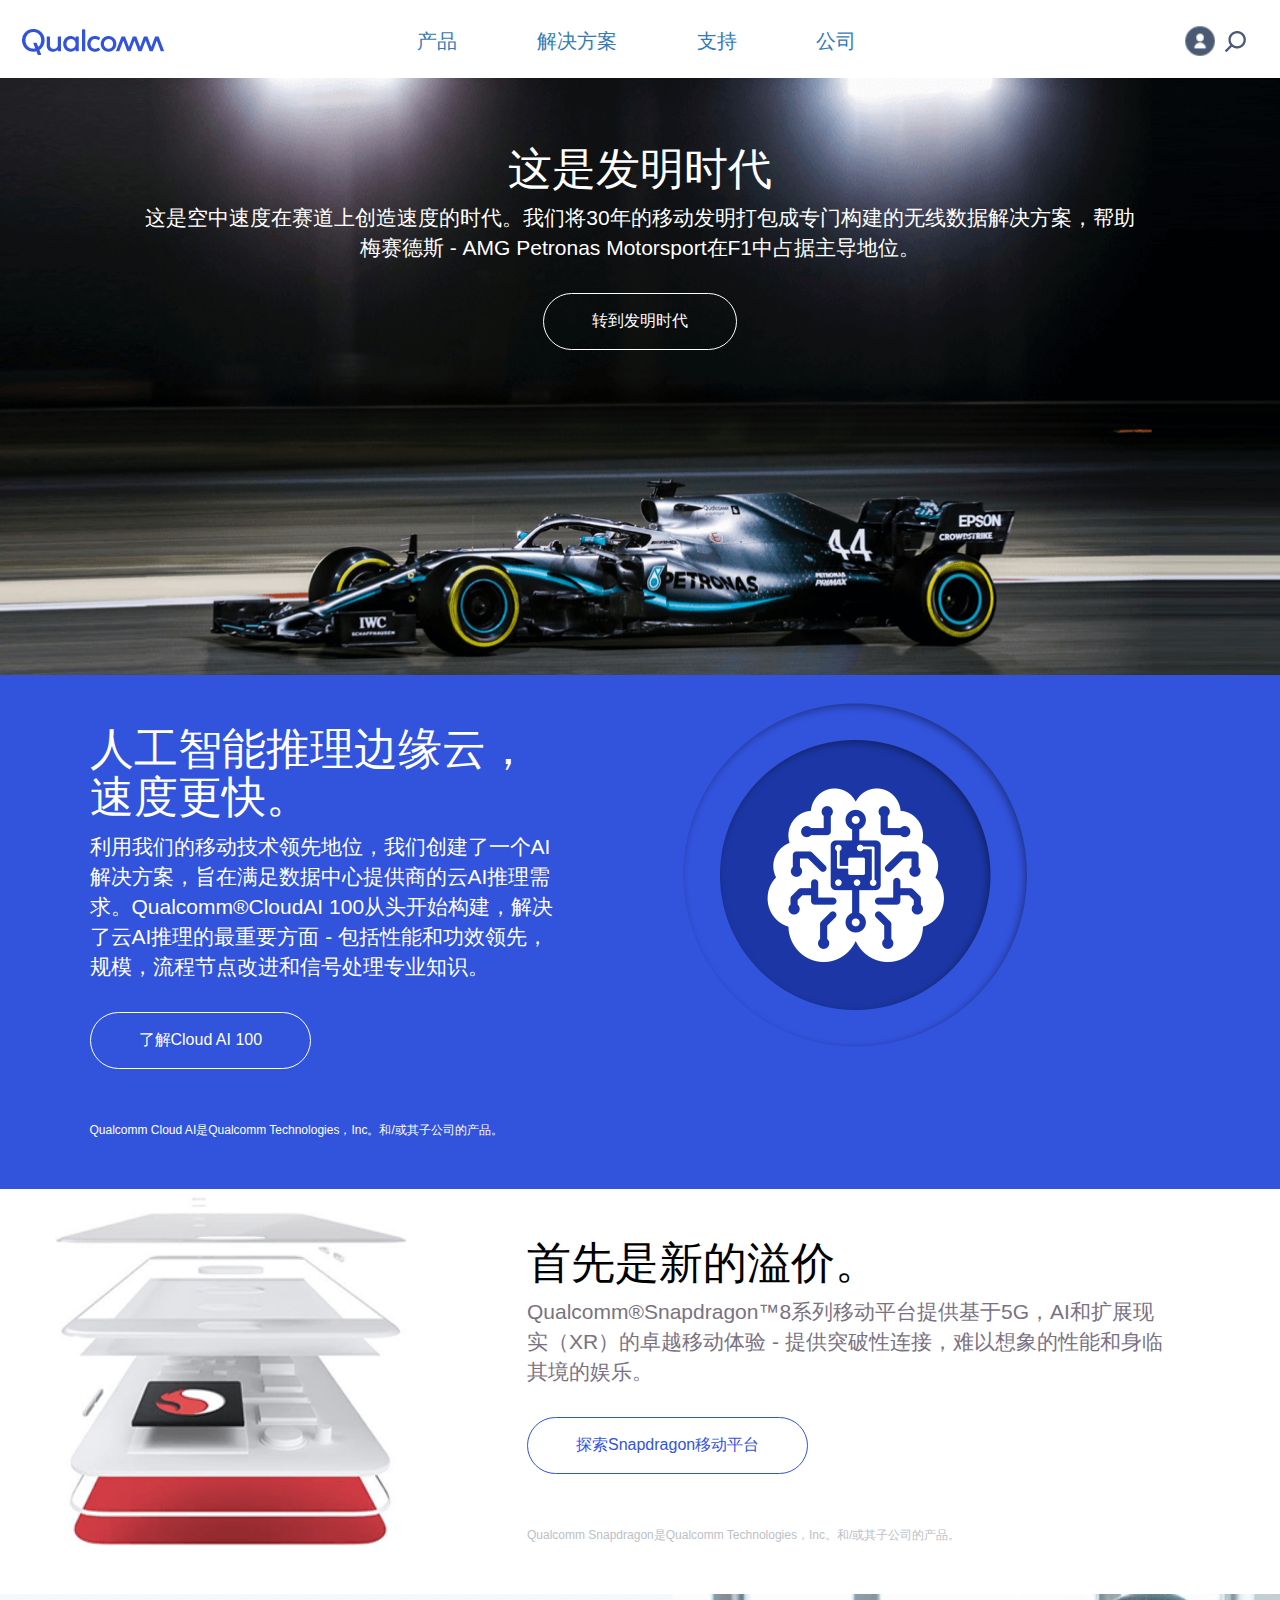
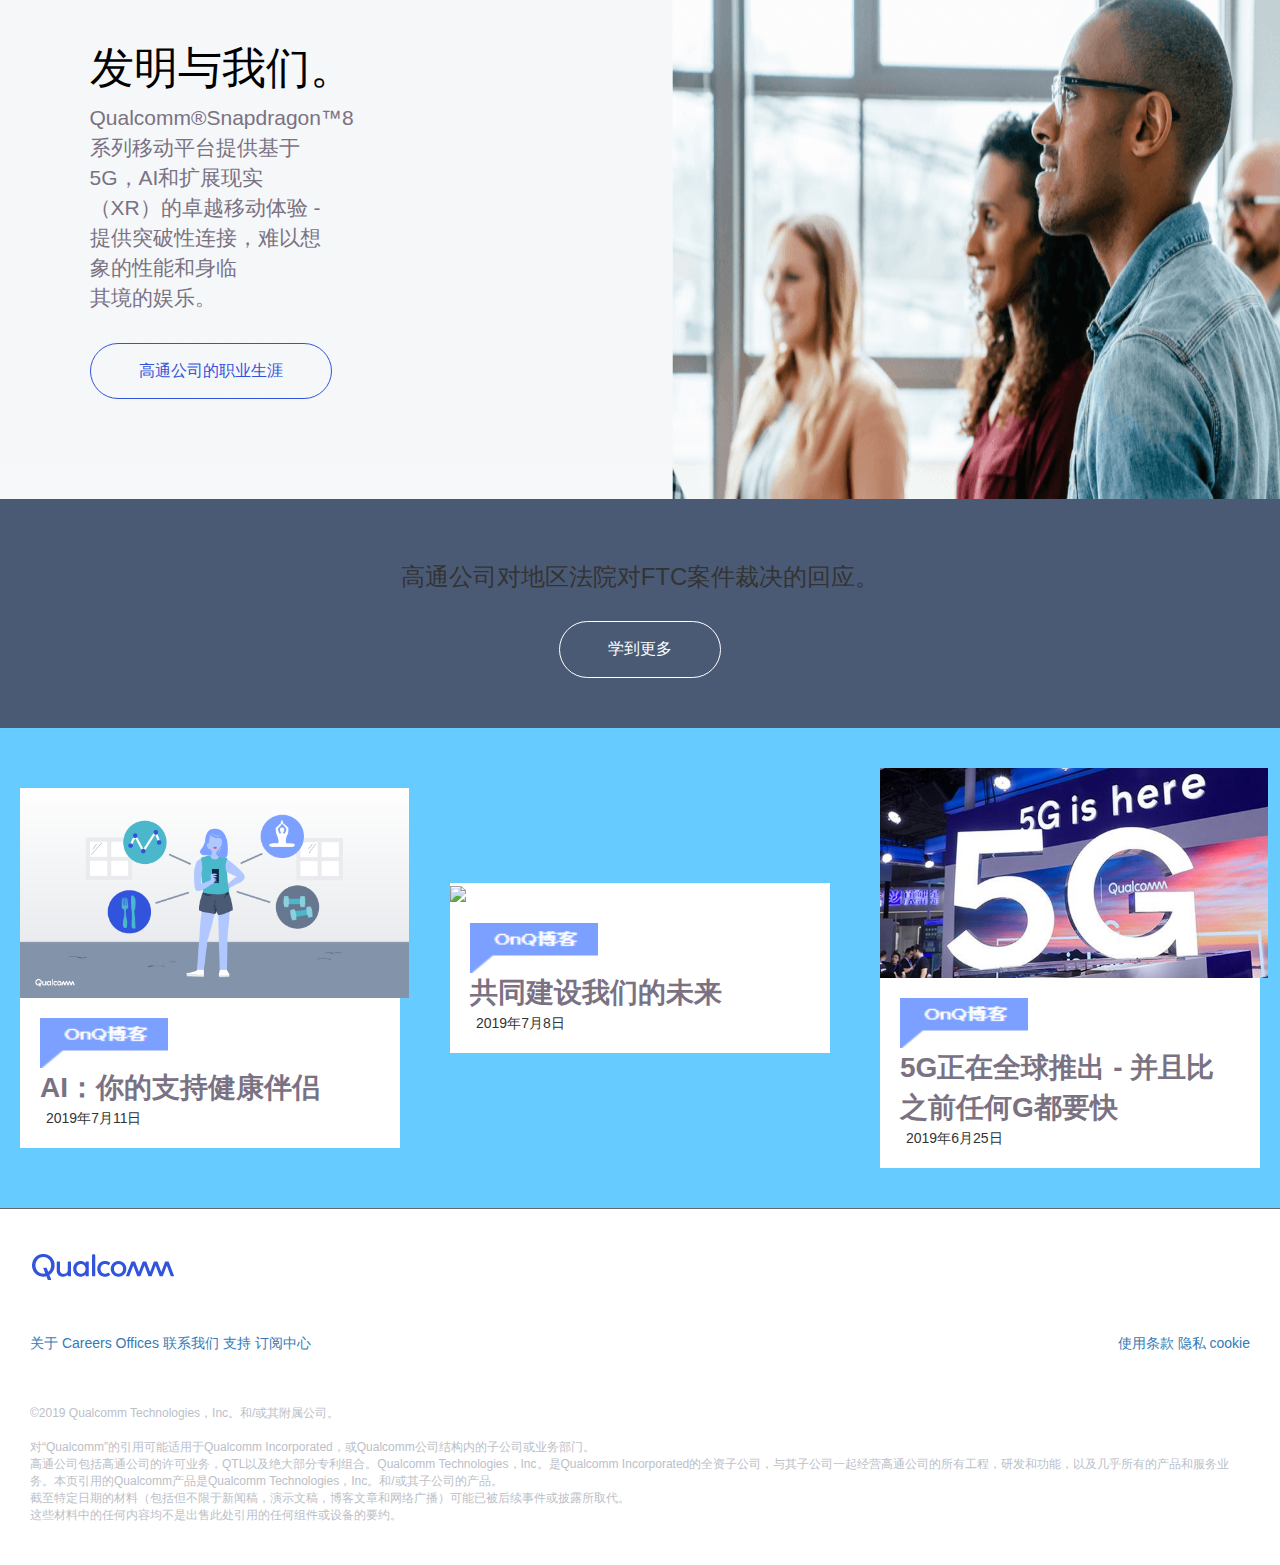
==== index.html @ 8ef1760d "one." ====
<!DOCTYPE html>
<html>

	<head>
		<meta charset="utf-8" />
		<meta name="viewport" content="width=device-width,initial-scale=1,minimum-scale=1,maximum-scale=1,user-scalable=no" />
		<link rel="shortcut icon" href="img/favicon-404.ico" />
		<title>主页</title>
		<link rel="stylesheet" type="text/css" href="css/bootstrap.min.css" />
		<link rel="stylesheet" type="text/css" href="css/pubCss.css" />
		<style type="text/css">

		</style>
	</head>

	<body>
		<header>
			<div class="box">
				<div class="menu">
					<img src="img/menu.PNG" id="menb" style="height: 26px;width: 26px;" data-zt = "0"/>
					<div>
						<div class="melist">
							<div class="nav">
								<a href="html/products.html">产品</a>
								<a href="html/one.html">解决方案</a>
								<a href="index.html">支持</a>
								<a href="html/company.html">公司</a>
							</div>
							
						</div>
						<div class="log">
							<h4><img src="img/login.PNG" />登录您的Qualcomm帐户。</h4>
							<a href="html/login.html" class="btn" id="logbn">登录</a>
							<p>没有帐户？ <a href="html/companyregister.html">创建一个</a></p>
								
						</div>
					</div>
				</div>
				<div class="logo">
					<img src="img/XM logo.PNG" />
				</div>
				<div class="nav">
					<a href="html/products.html">产品</a>
					<a href="html/one.html">解决方案</a>
					<a href="index.html">支持</a>
					<a href="html/company.html">公司</a>
				</div>
				<div class="pop">
					<div class="log">
						<img src="img/login.PNG" id="login" style="cursor:pointer;" data-zt = "0" />
						<div id="logfr">
							<h4 style="font-size: 20px;">登录您的Qualcomm帐户。</h4>
							<div class="btn" id="logbn">登录</div>
							<p>没有帐户？ <a href="html/companyregister.html">创建一个</a></p>
						</div>
					</div>
					<div style="cursor:pointer;">
						<img src="img/find.PNG" id="findbtn" />
					</div>
				</div>
			</div>
		</header>

		<div class="aa">
			<div class="" style="background: url(img/bg1.png) no-repeat;background-size:100% 100% ;height: 600px;">
				<div class="box">
					<div class="tbox" style="position: relative; text-align: center;">
						<h2 style="text-align: center;">这是发明时代</h2>
						<p style="text-align: center;">这是空中速度在赛道上创造速度的时代。我们将30年的移动发明打包成专门构建的无线数据解决方案，帮助梅赛德斯 -  AMG Petronas Motorsport在F1中占据主导地位。</p>
						<div class="btn" id="fm">转到发明时代</div>
					</div>
					
				</div>
			</div>
			<div  style="background: #3253dc;">
				<div class="container-fluid">
					<div class="row-fluid">
						<div class="span12">
							<div class="row-fluid">
								<div class="span8 col-md-6 col-xs-6">
									<div class="tbox">
										<h2>人工智能推理边缘云，速度更快。</h2>
										<p>利用我们的移动技术领先地位，我们创建了一个AI解决方案，旨在满足数据中心提供商的云AI推理需求。Qualcomm®CloudAI 100从头开始构建，解决了云AI推理的最重要方面 - 包括性能和功效领先，规模，流程节点改进和信号处理专业知识。</p>
										<div class="btn" id="dc">了解Cloud AI 100</div>
										<br />
										<font style="font-size:12px ;color: white;">Qualcomm Cloud AI是Qualcomm Technologies，Inc。和/或其子公司的产品。</font>
									</div>
								</div>
								<div class="span4 col-md-6 col-xs-6">
									<img alt="140x140" src="img/bg2.png" style="width: 40rem;height: 40rem;" />
								</div>
							</div>
						</div>
					</div>
				</div>
				
			</div>
			<div  style="background: white;">
				<div class="container-fluid">
					<div class="row-fluid">
						<div class="span12">
							<div class="row-fluid">
								<div class="span4 col-lg-4">
									<img alt="140x140" src="img/bg3.png" style="width: 40rem;height: 40rem;" />
								</div>
								<div class="span8 col-lg-8">
									<div class="tbox">
										<h2 style="color: black;">首先是新的溢价。</h2>
										<p style="color: #7a7283;">Qualcomm®Snapdragon™8系列移动平台提供基于5G，AI和扩展现实（XR）的卓越移动体验 - 提供突破性连接，难以想象的性能和身临其境的娱乐。</p>
										<div class="btn" style="color: #3253dc;border-color: #3253dc;">探索Snapdragon移动平台</div>
										<br />
										<font style="font-size:12px ;color: rgb(187, 192, 200);">Qualcomm Snapdragon是Qualcomm Technologies，Inc。和/或其子公司的产品。</font>
									</div>
								</div>
							</div>
						</div>
					</div>
				</div>
			</div>
			<div style="background:url(img/bg4.png) no-repeat; background-size:100% 100% ;">
				<div class="container-fluid">
					<div class="row-fluid">
						<div class="span12">
							<div class="row-fluid">
								<div class="span6 col-lg-6">
									<div class="tbox">
										<h2 style="color: black;">发明与我们。</h2>
										<p style="color: #7a7283;width: 50%;">Qualcomm®Snapdragon™8系列移动平台提供基于5G，AI和扩展现实
											<br />
											（XR）的卓越移动体验 - 提供突破性连接，难以想象的性能和身临
											<br />
											其境的娱乐。</p>
										<div class="btn" id="lvs" style="color: #3253dc;border-color: #3253dc;">高通公司的职业生涯</div>
									</div>
								</div>
								<div class="span5 col-lg-5">
								</div>
							</div>
						</div>
					</div>
				</div>
			</div>

			<div  style="background: #4a5a75;padding-top: 45px ; position: relative;">
				<h3 style="text-align: center;">高通公司对地区法院对FTC案件裁决的回应。</h3>
				<div class="btn" style="position: relative; left: 50%; margin-left: -81px;">学到更多</div>
			</div>
			
			<div class="" style="padding-top: 40px;">
				<div class="box">
					<div class="newsbox">
						<img src="img/news1.png" style="height: 210px;"/>
						<div class="" style="padding: 20px;">
							<div class="newslb">
								<img src="img/XMbz.PNG"/>
								<label>AI：你的支持健康伴侣</label>	
								<span>2019年7月11日</span>
							</div>
						</div>
					</div>
					<div class="newsbox">
						<img src="img/index/news2.png" style="height: 210px;"/>
						<div class="" style="padding: 20px;">
							<div class="newslb">
								<img src="img/XMbz.PNG"/>
								<label>共同建设我们的未来</label>	
								<span>2019年7月8日</span>
							</div>
						</div>
					</div>
					<div class="newsbox">
						<img src="img/news3.jpg" style="height: 210px;"/>
						<div class="" style="padding: 20px;">
							<div class="newslb">
								<img src="img/XMbz.PNG"/>
								<label>5G正在全球推出 - 并且比之前任何G都要快</label>	
								<span>2019年6月25日</span>
							</div>
						</div>
					</div>
					
				</div>
			</div>

			
		</div>

		<footer>
			<div class="box">
				<div class="logo">
					<img src="img/XM logo.PNG" />
				</div>
				<div class="">

				</div>
				<div class="">

				</div>
			</div>
			<div class="box">
				<div class="">
					<a href="index.html">关于</a>
					<a href="index.html">Careers</a>
					<a href="index.html">Offices</a>
					<a href="index.html">联系我们</a>
					<a href="index.html">支持</a>
					<a href="index.html">订阅中心</a>
				</div>
				<div class="">
					<a href="index.html">使用条款</a>
					<a href="index.html">隐私</a>
					<a href="index.html">cookie</a>
				</div>

			</div>
			<div class="box">
				<p style="font-size: 12px; color: #bbc0c8;">
					©2019 Qualcomm Technologies，Inc。和/或其附属公司。
					<br /><br /> 对“Qualcomm”的引用可能适用于Qualcomm Incorporated，或Qualcomm公司结构内的子公司或业务部门。
					<br /> 高通公司包括高通公司的许可业务，QTL以及绝大部分专利组合。Qualcomm Technologies，Inc。是Qualcomm Incorporated的全资子公司，与其子公司一起经营高通公司的所有工程，研发和功能，以及几乎所有的产品和服务业务。本页引用的Qualcomm产品是Qualcomm Technologies，Inc。和/或其子公司的产品。
					<br /> 截至特定日期的材料（包括但不限于新闻稿，演示文稿，博客文章和网络广播）可能已被后续事件或披露所取代。
					<br /> 这些材料中的任何内容均不是出售此处引用的任何组件或设备的要约。
				</p>
			</div>
			<div class="totop">T</div>
		</footer>

		<script src="js/jquery-2.1.0.js" type="text/javascript" charset="utf-8"></script>
		<script type="text/javascript" src="js/jquery.mousewheel.js" ></script>
		<script src="js/new_file.js" type="text/javascript" charset="utf-8"></script>
	</body>

</html>
---- css/pubCss.css ----
* {
	padding: 0;
	margin: 0;
}

html,body {
	width: 100%;
	height: 100%;
	min-width: 1200px;
}
h1,h2,h3,h4{
	font-weight: 500;
}
header {
		position: fixed;
		width: 100%;
		height: 75px;
		background-color: #fff;
		padding-top: 25px;
		z-index: 999;
		top: 0;
	}
@media only screen and (min-width: 1200px){
	
	.box {
		width: 1200px;
		display: flex;
		box-pack: justify;
		align-items: center;
		justify-content: space-between;
		margin: 0 auto;
	}
	.tbox{
		margin: 60px auto;
		width: 780px;
	}
}
@media only screen and (min-width: 414px){
	
	.box {
		width: 100%;
		display: flex;
		box-pack: justify;
		align-items: center;
		justify-content: space-between;
		margin: 0 auto;
		padding: 0 20px 20px;
	}
	.tbox{
		margin: 50px auto;
		width: 80%;
	}
	
	footer{
		padding: 10px;
	}
}




header>div {
	background: #fff;
}

/*img {
	width: 100%;
	height: 100%;
}*/

.box>div {
	display: inline-block;
}

.logo {
	height: 30px;
	cursor:pointer;
}

.nav>a {
	font-size: 20px;
	opacity: 1;
	text-decoration: none;
	display: inline-block;
	margin-right: 76px;
	cursor:pointer;
}

.pop>div {
	display: inline-block;
	height: 28px;
	width: 28px;
	margin-right: 8px;
}
.log{
	position: relative; 
	background: #fff;
}
.log .btn{
	font-size: 10px;
	padding: 8px 108px; 
	color: #3253dc; 
	border-color: #3253dc;
}
.log a{
	font-weight: 400;
}
#logfr{
	background: #fff;
	padding: 18px; 
	position: absolute; 
	top: 40px; 
	right: 0; 
	box-shadow: 0 -2px 1px rgba(216,216,216,0.5);
	display: none;
}



@media only screen and (min-width: 414px){
	.box>.nav{
		display: none;
	}
	.box>.menu{
	}
	.menu>div{
		width: 300px;
		height: 100%;
		position: fixed;
		top: 74px;
		left: 0;
		display: none;
	}
	#menb{
		
	}
	.melist{
		height: 100%;
		width: 100%;
		background: white;
		box-shadow: 0 -2px 1px rgba(216,216,216,0.5);
		padding: 30px;
	}
	.melist .nav a{
		display: block;
		width: 100%;
		color: black;
		font-size: 18px;
		font-weight: 600;
		padding-top: 10px;
		padding-bottom: 10px;
	}
	.menu .log{
		padding: 24px;
		position: absolute;
		left: 0;
		bottom: 74px;
		background: white;
	}
	.log img{
		width: 32px;
		height: 32px;
	}
	.menu h4{
		font-size: 16px;
	}
	.menu .btn{
		margin: 8px auto 8px;
	}
	.menu p{
		font-size: 14px;
	}
	
	#login{
		display: none;
	}
	
}


@media only screen and (min-width: 1200px){
	.box>.menu{
		display: none;
	}
	.box>.nav{
		display: inline-block;
	}
	#login{
		display: inline-block;
	}
	
}

.aa {
	width: 100%;
	background: #66CCFF;
	padding-top: 75px;
}
/*.aa>div{
	width: 100%;
	height: 600px;
}*/



.tbox>h2{
	color: white;
	font-size: 44px;
}
.tbox>p{
	
	color: white;
	font-size: 21px;
}

.ab{
	color: black;
}



.btn{
	padding: 16px 48px;
	font-size: 16px;
	color: white;
	border: 1px solid white;
	border-radius:50px ;
	opacity:1;
	margin: 20px auto 50px;
	cursor:pointer;
}

.btn:hover{
	background: rgba(255,255,255,0.5);
	color: #000;
}
.btn2{
	padding: 16px 48px;
	font-size: 16px;
	color: #3253dc;
	border: 1px solid #3253dc;
	border-radius:50px ;
	opacity:1;
	margin: 20px auto 20px;
	cursor:pointer;
}

.newsbox{
	width: 380px;
	/*height: 450px;*/
	background: #fff;
	margin-bottom: 20px;
	cursor:pointer;
}

.newslb{
	position: relative;
	width: 100%;
	/*height: 200px;*/
	padding-top: 50px;
}
.newslb>img{
	position: absolute;
	top: 0;
	left: 0;
	width: 128px;
	height: 50px;
}
.newslb>label{
	font-size: 28px;
	color: #7a7283;
	margin-bottom: 20px;
}
.newslb>span{
	position: absolute;
	bottom: 0;
	left: 6px;
}

.yjj{
	height:auto;
	padding-bottom: 10px;
}





footer{
	width: 100%;
	border-top: 1px solid #666;
}
footer>.box{
	margin-top: 32px;
}
.totop{
				width: 50px;
				height: 50px;
				background: #66CCFF;
				opacity: 0.5;
				border-radius:50% ;
				position: fixed;
				bottom: 60px;
				right: 60px;
				text-align: center;
				line-height: normal;
				padding: 10px;
				display: none;
			}
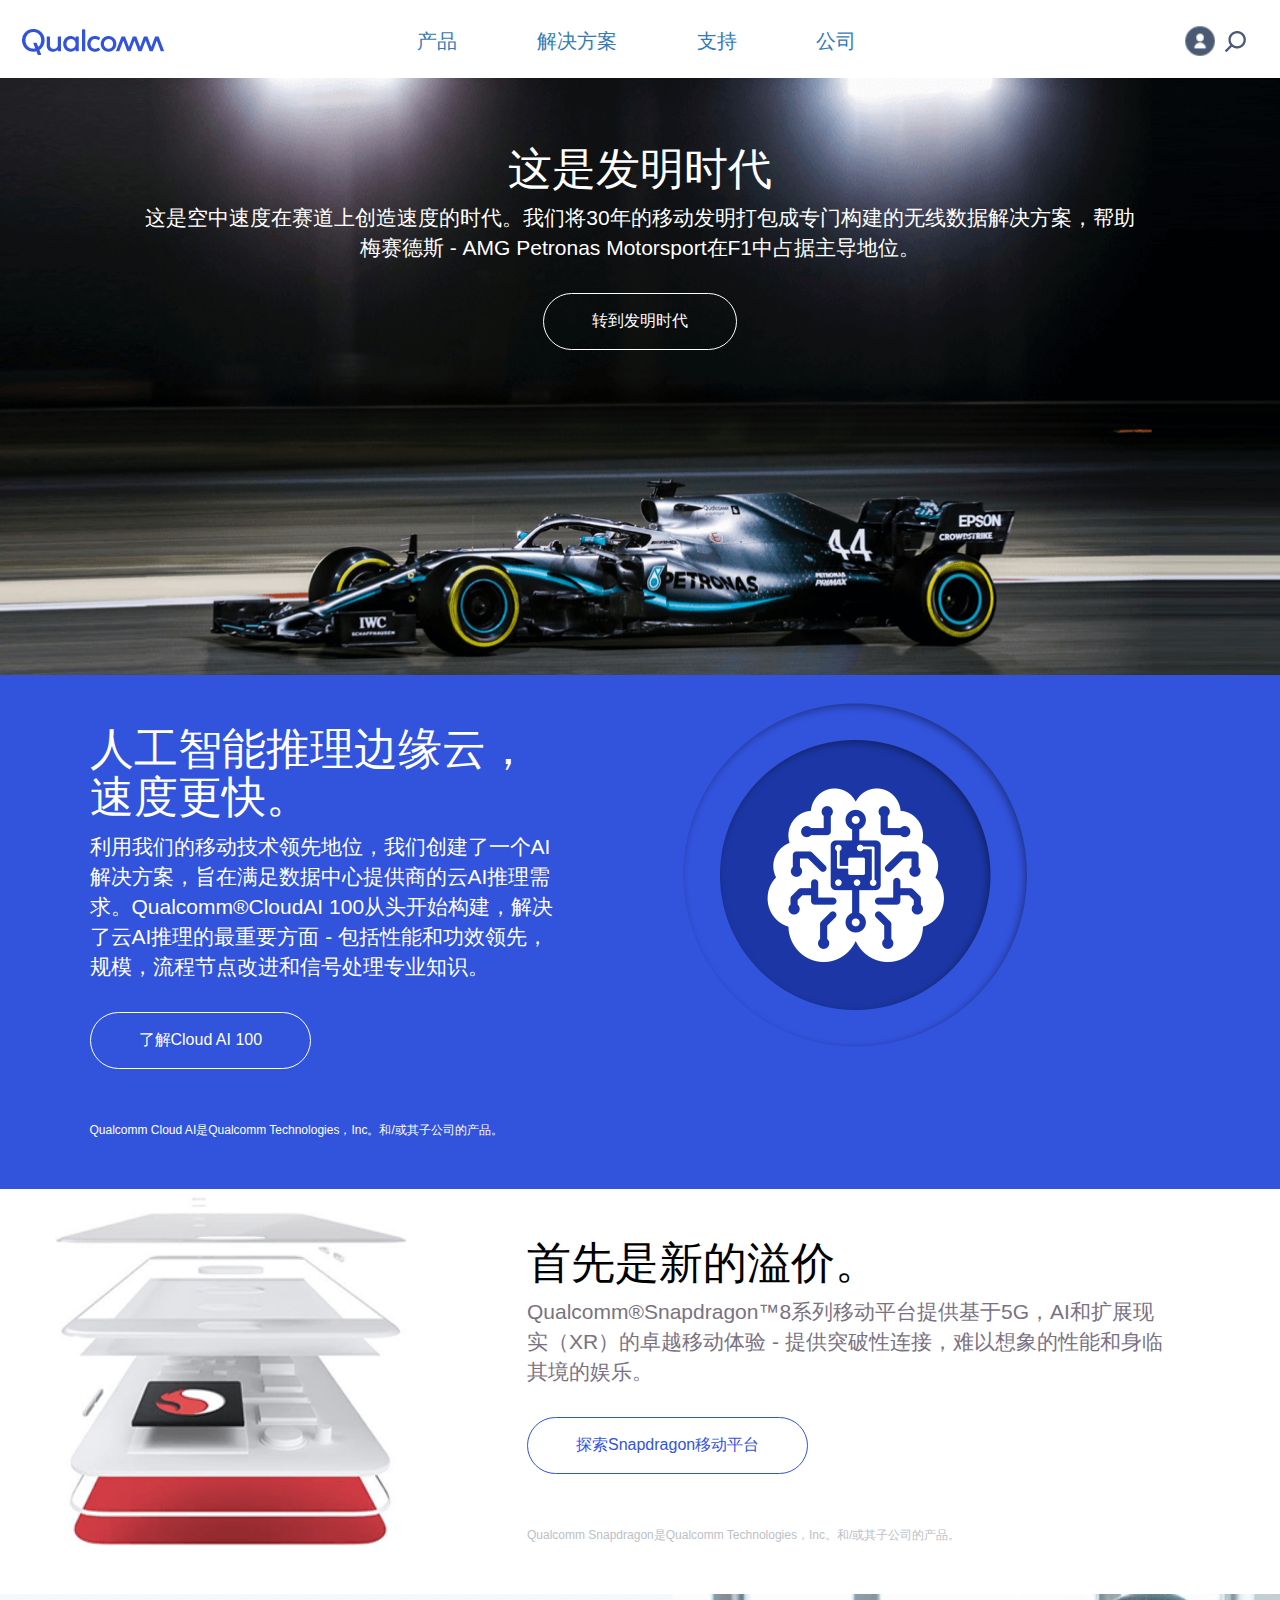
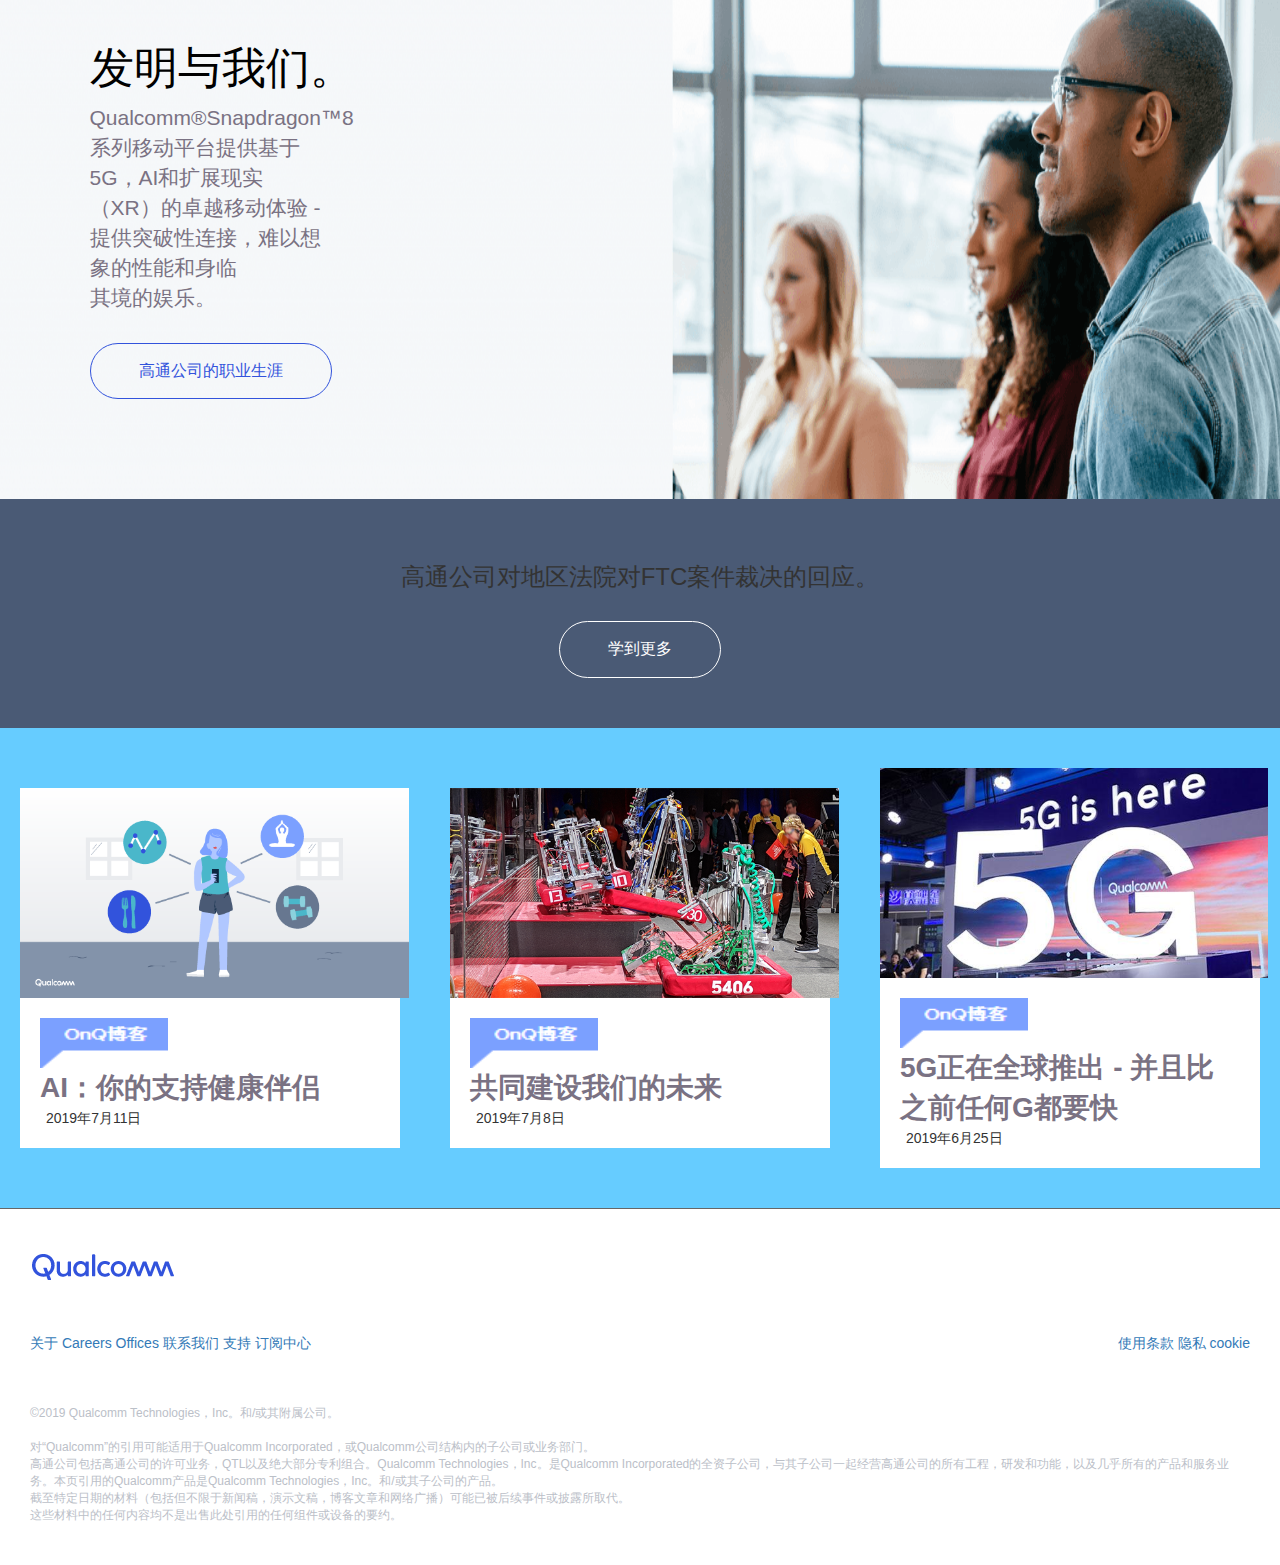
==== commit ea610192: "two" ====
--- a/index.html
+++ b/index.html
@@ -159,7 +159,7 @@
 						</div>
 					</div>
 					<div class="newsbox">
-						<img src="img/index/news2.png" style="height: 210px;"/>
+						<img src="img/news2.png" style="height: 210px;"/>
 						<div class="" style="padding: 20px;">
 							<div class="newslb">
 								<img src="img/XMbz.PNG"/>
@@ -224,10 +224,27 @@
 			</div>
 			<div class="totop">T</div>
 		</footer>
-
+		<button onclick="returnTop()" id="btnTop" title="">
+			<span class="glyphicon glyphicon-arrow-up" aria-hidden="true"></span>
+		</button>
 		<script src="js/jquery-2.1.0.js" type="text/javascript" charset="utf-8"></script>
 		<script type="text/javascript" src="js/jquery.mousewheel.js" ></script>
 		<script src="js/new_file.js" type="text/javascript" charset="utf-8"></script>
+		<script type="text/javascript">
+			$(function() {
+				$(window).scroll(function(){
+					console.log($(window).scrollTop());
+					if($(window).scrollTop()>200){
+						$("#btnTop").fadeIn();
+					}else{
+					$("#btnTop").fadeOut();
+					}					
+				})
+				$("#btnTop").click(function(){
+					$("html,body").animate({'scrollTop':'0px'},500);
+				})
+			});
+		</script>
 	</body>
 
 </html>--- a/css/pubCss.css
+++ b/css/pubCss.css
@@ -3,25 +3,31 @@
 	margin: 0;
 }
 
-html,body {
+html,
+body {
 	width: 100%;
 	height: 100%;
 	min-width: 1200px;
 }
-h1,h2,h3,h4{
+
+h1,
+h2,
+h3,
+h4 {
 	font-weight: 500;
 }
+
 header {
-		position: fixed;
-		width: 100%;
-		height: 75px;
-		background-color: #fff;
-		padding-top: 25px;
-		z-index: 999;
-		top: 0;
-	}
-@media only screen and (min-width: 1200px){
-	
+	position: fixed;
+	width: 100%;
+	height: 75px;
+	background-color: #fff;
+	padding-top: 25px;
+	z-index: 999;
+	top: 0;
+}
+
+@media only screen and (min-width: 1200px) {
 	.box {
 		width: 1200px;
 		display: flex;
@@ -30,13 +36,13 @@
 		justify-content: space-between;
 		margin: 0 auto;
 	}
-	.tbox{
+	.tbox {
 		margin: 60px auto;
 		width: 780px;
 	}
 }
-@media only screen and (min-width: 414px){
-	
+
+@media only screen and (min-width: 414px) {
 	.box {
 		width: 100%;
 		display: flex;
@@ -46,23 +52,20 @@
 		margin: 0 auto;
 		padding: 0 20px 20px;
 	}
-	.tbox{
+	.tbox {
 		margin: 50px auto;
 		width: 80%;
 	}
-	
-	footer{
+	footer {
 		padding: 10px;
 	}
 }
-
-
-
 
 header>div {
 	background: #fff;
 }
 
+
 /*img {
 	width: 100%;
 	height: 100%;
@@ -74,7 +77,7 @@
 
 .logo {
 	height: 30px;
-	cursor:pointer;
+	cursor: pointer;
 }
 
 .nav>a {
@@ -83,7 +86,7 @@
 	text-decoration: none;
 	display: inline-block;
 	margin-right: 76px;
-	cursor:pointer;
+	cursor: pointer;
 }
 
 .pop>div {
@@ -92,38 +95,39 @@
 	width: 28px;
 	margin-right: 8px;
 }
-.log{
-	position: relative; 
+
+.log {
+	position: relative;
 	background: #fff;
 }
-.log .btn{
+
+.log .btn {
 	font-size: 10px;
-	padding: 8px 108px; 
-	color: #3253dc; 
+	padding: 8px 108px;
+	color: #3253dc;
 	border-color: #3253dc;
 }
-.log a{
+
+.log a {
 	font-weight: 400;
 }
-#logfr{
+
+#logfr {
 	background: #fff;
-	padding: 18px; 
-	position: absolute; 
-	top: 40px; 
-	right: 0; 
-	box-shadow: 0 -2px 1px rgba(216,216,216,0.5);
+	padding: 18px;
+	position: absolute;
+	top: 40px;
+	right: 0;
+	box-shadow: 0 -2px 1px rgba(216, 216, 216, 0.5);
 	display: none;
 }
 
-
-
-@media only screen and (min-width: 414px){
-	.box>.nav{
+@media only screen and (min-width: 414px) {
+	.box>.nav {
 		display: none;
 	}
-	.box>.menu{
-	}
-	.menu>div{
+	.box>.menu {}
+	.menu>div {
 		width: 300px;
 		height: 100%;
 		position: fixed;
@@ -131,17 +135,15 @@
 		left: 0;
 		display: none;
 	}
-	#menb{
-		
-	}
-	.melist{
+	#menb {}
+	.melist {
 		height: 100%;
 		width: 100%;
 		background: white;
-		box-shadow: 0 -2px 1px rgba(216,216,216,0.5);
+		box-shadow: 0 -2px 1px rgba(216, 216, 216, 0.5);
 		padding: 30px;
 	}
-	.melist .nav a{
+	.melist .nav a {
 		display: block;
 		width: 100%;
 		color: black;
@@ -150,45 +152,41 @@
 		padding-top: 10px;
 		padding-bottom: 10px;
 	}
-	.menu .log{
+	.menu .log {
 		padding: 24px;
 		position: absolute;
 		left: 0;
 		bottom: 74px;
 		background: white;
 	}
-	.log img{
+	.log img {
 		width: 32px;
 		height: 32px;
 	}
-	.menu h4{
+	.menu h4 {
 		font-size: 16px;
 	}
-	.menu .btn{
+	.menu .btn {
 		margin: 8px auto 8px;
 	}
-	.menu p{
+	.menu p {
 		font-size: 14px;
 	}
-	
-	#login{
+	#login {
 		display: none;
 	}
-	
-}
-
-
-@media only screen and (min-width: 1200px){
-	.box>.menu{
+}
+
+@media only screen and (min-width: 1200px) {
+	.box>.menu {
 		display: none;
 	}
-	.box>.nav{
+	.box>.nav {
 		display: inline-block;
 	}
-	#login{
+	#login {
 		display: inline-block;
 	}
-	
 }
 
 .aa {
@@ -196,114 +194,133 @@
 	background: #66CCFF;
 	padding-top: 75px;
 }
+
+
 /*.aa>div{
 	width: 100%;
 	height: 600px;
 }*/
 
-
-
-.tbox>h2{
+.tbox>h2 {
 	color: white;
 	font-size: 44px;
 }
-.tbox>p{
-	
+
+.tbox>p {
 	color: white;
 	font-size: 21px;
 }
 
-.ab{
+.ab {
 	color: black;
 }
 
-
-
-.btn{
+.btn {
 	padding: 16px 48px;
 	font-size: 16px;
 	color: white;
 	border: 1px solid white;
-	border-radius:50px ;
-	opacity:1;
+	border-radius: 50px;
+	opacity: 1;
 	margin: 20px auto 50px;
-	cursor:pointer;
-}
-
-.btn:hover{
-	background: rgba(255,255,255,0.5);
+	cursor: pointer;
+}
+
+.btn:hover {
+	background: rgba(255, 255, 255, 0.5);
 	color: #000;
 }
-.btn2{
+
+.btn2 {
 	padding: 16px 48px;
 	font-size: 16px;
 	color: #3253dc;
 	border: 1px solid #3253dc;
-	border-radius:50px ;
-	opacity:1;
+	border-radius: 50px;
+	opacity: 1;
 	margin: 20px auto 20px;
-	cursor:pointer;
-}
-
-.newsbox{
+	cursor: pointer;
+}
+
+.newsbox {
 	width: 380px;
 	/*height: 450px;*/
 	background: #fff;
 	margin-bottom: 20px;
-	cursor:pointer;
-}
-
-.newslb{
+	cursor: pointer;
+}
+
+.newslb {
 	position: relative;
 	width: 100%;
 	/*height: 200px;*/
 	padding-top: 50px;
 }
-.newslb>img{
+
+.newslb>img {
 	position: absolute;
 	top: 0;
 	left: 0;
 	width: 128px;
 	height: 50px;
 }
-.newslb>label{
+
+.newslb>label {
 	font-size: 28px;
 	color: #7a7283;
 	margin-bottom: 20px;
 }
-.newslb>span{
+
+.newslb>span {
 	position: absolute;
 	bottom: 0;
 	left: 6px;
 }
 
-.yjj{
-	height:auto;
+.yjj {
+	height: auto;
 	padding-bottom: 10px;
 }
 
-
-
-
-
-footer{
+footer {
 	width: 100%;
 	border-top: 1px solid #666;
 }
-footer>.box{
+
+footer>.box {
 	margin-top: 32px;
 }
-.totop{
-				width: 50px;
-				height: 50px;
-				background: #66CCFF;
-				opacity: 0.5;
-				border-radius:50% ;
-				position: fixed;
-				bottom: 60px;
-				right: 60px;
-				text-align: center;
-				line-height: normal;
-				padding: 10px;
-				display: none;
-			}+
+.totop {
+	width: 50px;
+	height: 50px;
+	background: #66CCFF;
+	opacity: 0.5;
+	border-radius: 50%;
+	position: fixed;
+	bottom: 60px;
+	right: 60px;
+	text-align: center;
+	line-height: normal;
+	padding: 10px;
+	display: none;
+}
+
+#btnTop {
+	display: none;
+	position: fixed;
+	bottom: 20px;
+	right: 30px;
+	z-index: 99;
+	border: none;
+	outline: none;
+	background-color: #f3f3f3;
+	color: #000;
+	cursor: pointer;
+	padding: 15px;
+	border-radius: 50%;
+}
+
+#btnTop:hover {
+	background-color: #f3f3f3;
+}